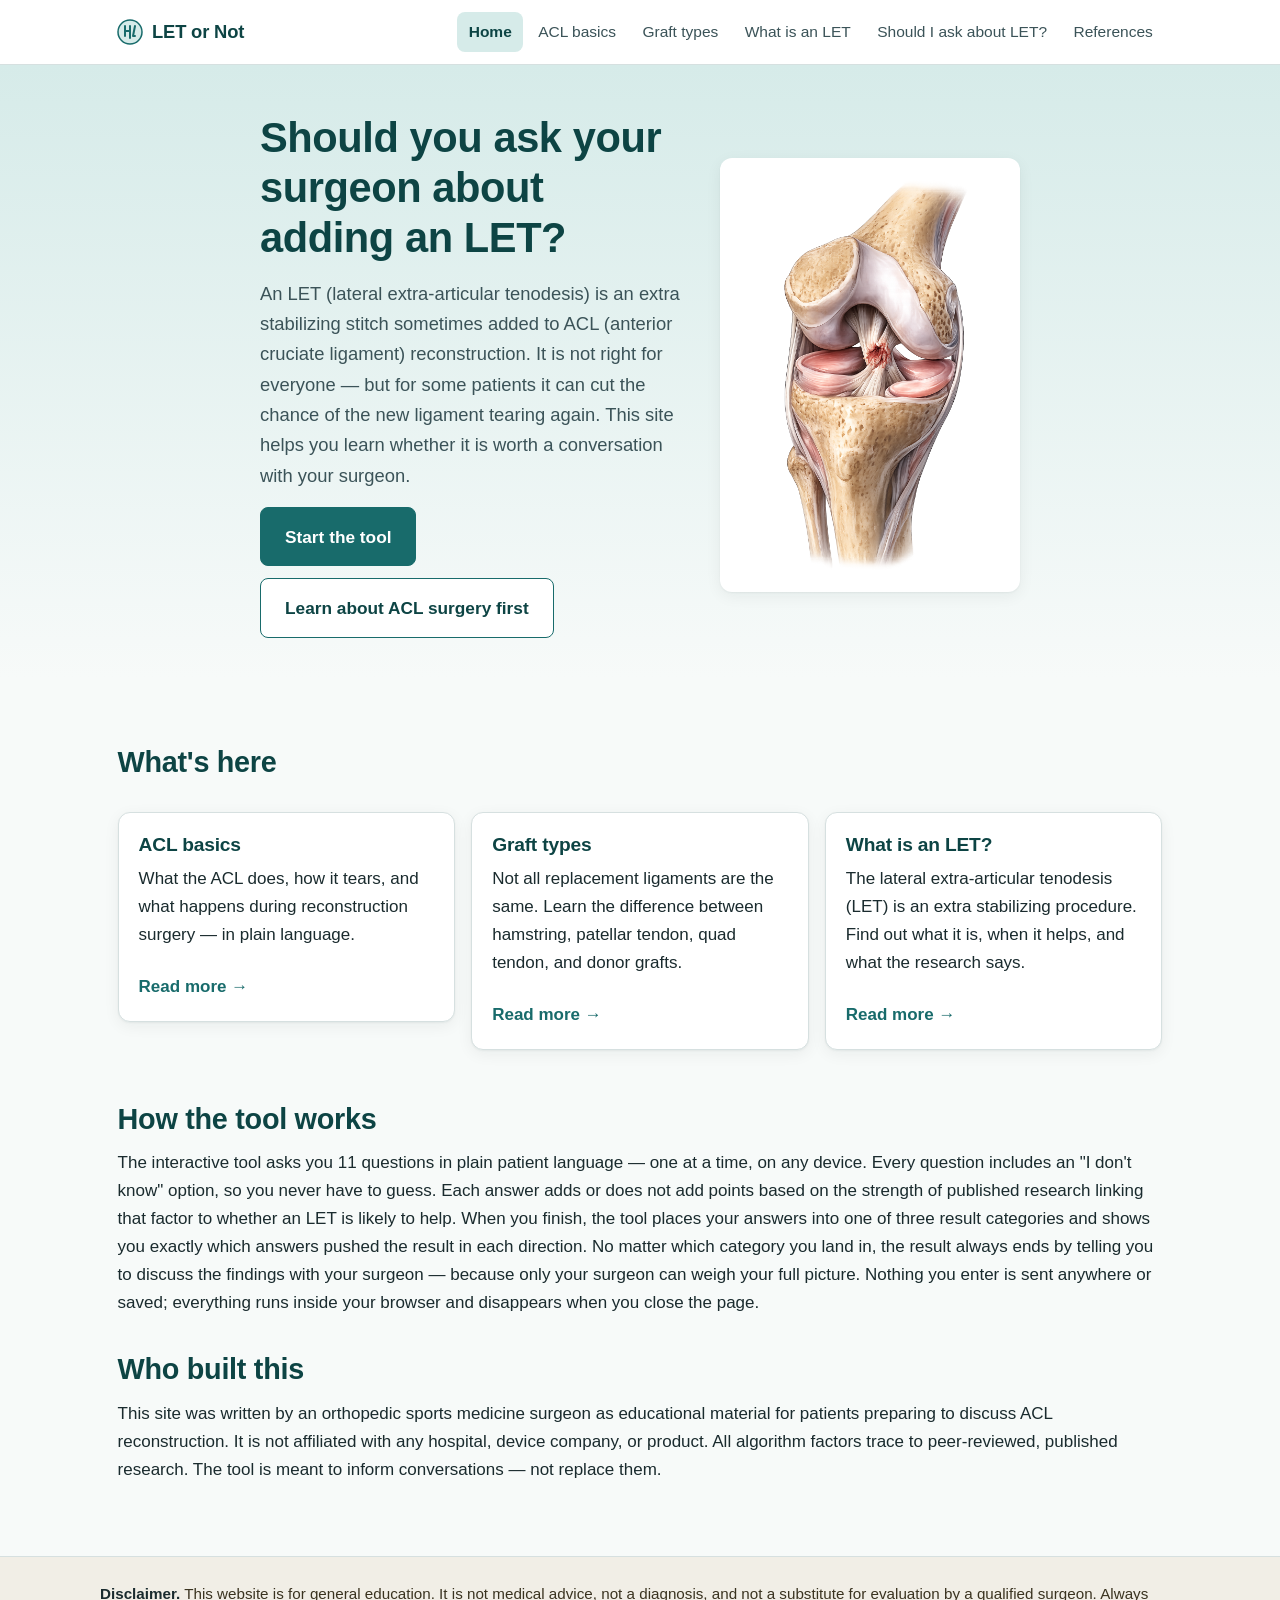
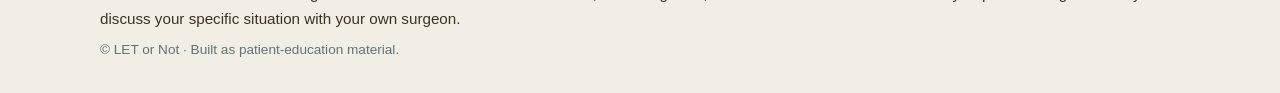
==== index.html @ e37ba365 "Replace homepage hero illustration with anatomical knee image Swaps the schematic SVG for a higher-d" ====
<!DOCTYPE html>
<html lang="en">
<head>
  <meta charset="utf-8">
  <meta name="viewport" content="width=device-width, initial-scale=1">
  <meta name="description" content="Learn about Lateral Extra-articular Tenodesis (LET) added to ACL reconstruction — and use our interactive tool to decide whether to ask your surgeon about it.">
  <title>Home · LET or Not</title>
  <link rel="stylesheet" href="assets/css/styles.css">
  <link rel="icon" href="assets/img/favicon.svg" type="image/svg+xml">
</head>
<body>
  <a href="#main" class="skip-link">Skip to main content</a>

  <header class="site-header">
    <div class="wrap">
      <a class="brand" href="index.html">
        <svg class="brand-mark" viewBox="0 0 28 28" role="img" aria-label="LET or Not logo">
          <circle cx="14" cy="14" r="12" fill="#d6ebe9" stroke="#186b6b" stroke-width="1.5"/>
          <path d="M9 8 L9 18 M9 13 L14 13 M14 8 L14 20 M19 8 L17 18 L19 18" stroke="#186b6b" stroke-width="2" stroke-linecap="round" stroke-linejoin="round" fill="none"/>
        </svg>
        LET or Not
      </a>
      <nav class="nav" aria-label="Primary">
        <a href="index.html" aria-current="page">Home</a>
        <a href="acl.html">ACL basics</a>
        <a href="grafts.html">Graft types</a>
        <a href="let.html">What is an LET</a>
        <a href="algorithm.html">Should I ask about LET?</a>
        <a href="references.html">References</a>
      </nav>
    </div>
  </header>

  <section class="hero">
    <div class="wrap">
      <div class="hero-text">
        <h1>Should you ask your surgeon about adding an LET?</h1>
        <p class="lead">An LET (lateral extra-articular tenodesis) is an extra stabilizing stitch sometimes added to ACL (anterior cruciate ligament) reconstruction. It is not right for everyone — but for some patients it can cut the chance of the new ligament tearing again. This site helps you learn whether it is worth a conversation with your surgeon.</p>
        <div class="cta-row">
          <a href="algorithm.html" class="btn large">Start the tool</a>
          <a href="acl.html" class="btn secondary large">Learn about ACL surgery first</a>
        </div>
      </div>
      <div class="hero-visual">
        <img
          src="assets/img/knee-hero.png"
          alt="Anatomical illustration of a knee joint shown from the front. The thigh bone (femur) sits above and the shin bone (tibia) below, separated by the joint space. In the center of the joint, the torn ACL is visible as a frayed reddish stump of tissue. The two C-shaped menisci sit on either side of the joint, on top of the shin bone."
          width="1024"
          height="1536"
          loading="eager">
      </div>
    </div>
  </section>

  <main id="main" class="wide">
    <h2>What's here</h2>
    <div class="card-grid three">
      <a class="card-link" href="acl.html">
        <div class="card">
          <h3>ACL basics</h3>
          <p>What the ACL does, how it tears, and what happens during reconstruction surgery — in plain language.</p>
          <span class="card-cta">Read more &rarr;</span>
        </div>
      </a>
      <a class="card-link" href="grafts.html">
        <div class="card">
          <h3>Graft types</h3>
          <p>Not all replacement ligaments are the same. Learn the difference between hamstring, patellar tendon, quad tendon, and donor grafts.</p>
          <span class="card-cta">Read more &rarr;</span>
        </div>
      </a>
      <a class="card-link" href="let.html">
        <div class="card">
          <h3>What is an LET?</h3>
          <p>The lateral extra-articular tenodesis (LET) is an extra stabilizing procedure. Find out what it is, when it helps, and what the research says.</p>
          <span class="card-cta">Read more &rarr;</span>
        </div>
      </a>
    </div>

    <section aria-labelledby="how-it-works-heading">
      <h2 id="how-it-works-heading">How the tool works</h2>
      <p>The interactive tool asks you 11 questions in plain patient language — one at a time, on any device. Every question includes an "I don't know" option, so you never have to guess. Each answer adds or does not add points based on the strength of published research linking that factor to whether an LET is likely to help. When you finish, the tool places your answers into one of three result categories and shows you exactly which answers pushed the result in each direction. No matter which category you land in, the result always ends by telling you to discuss the findings with your surgeon — because only your surgeon can weigh your full picture. Nothing you enter is sent anywhere or saved; everything runs inside your browser and disappears when you close the page.</p>
    </section>

    <section aria-labelledby="who-built-heading">
      <h2 id="who-built-heading">Who built this</h2>
      <p>This site was written by an orthopedic sports medicine surgeon as educational material for patients preparing to discuss ACL reconstruction. It is not affiliated with any hospital, device company, or product. All algorithm factors trace to peer-reviewed, published research. The tool is meant to inform conversations — not replace them.</p>
    </section>
  </main>

  <footer class="site-footer">
    <div class="wrap">
      <p><strong>Disclaimer.</strong> This website is for general education. It is not medical advice, not a diagnosis, and not a substitute for evaluation by a qualified surgeon. Always discuss your specific situation with your own surgeon.</p>
      <p class="small">&copy; LET or Not &middot; Built as patient-education material.</p>
    </div>
  </footer>
</body>
</html>
---- assets/css/styles.css ----
/* LET or Not — patient education site
   Calm, trustworthy, accessible, mobile-first.
   No external fonts or assets. WCAG 2.1 AA contrast. */

:root {
  --c-bg: #f7faf9;
  --c-surface: #ffffff;
  --c-surface-2: #eef4f3;
  --c-ink: #1a2b2e;
  --c-ink-2: #3b5358;
  --c-muted: #607478;
  --c-line: #d6e0e0;
  --c-brand: #186b6b;        /* deep teal */
  --c-brand-ink: #0d4444;
  --c-brand-soft: #d6ebe9;
  --c-accent: #c2541a;       /* warm rust for hand-raised highlights */
  --c-accent-soft: #fbe6d6;
  --c-up: #186b6b;           /* "pushed toward LET" */
  --c-down: #6b6b6b;         /* neutral push back */
  --c-warn-bg: #fff6e0;
  --c-warn-ink: #4a3500;
  --c-disclaimer-bg: #f1eee6;
  --c-disclaimer-ink: #3a3320;

  --radius: 12px;
  --radius-sm: 8px;
  --shadow: 0 1px 2px rgba(20, 35, 40, 0.05), 0 4px 16px rgba(20, 35, 40, 0.06);

  --maxw: 760px;
  --maxw-wide: 1080px;

  --fs-1: clamp(1.85rem, 2.2vw + 1.2rem, 2.6rem);
  --fs-2: clamp(1.4rem, 1.2vw + 1rem, 1.8rem);
  --fs-3: 1.2rem;
  --fs-body: 1.0625rem; /* ~17px */
  --lh-body: 1.65;
}

* { box-sizing: border-box; }

html { scroll-behavior: smooth; }

body {
  margin: 0;
  font-family: -apple-system, BlinkMacSystemFont, "Segoe UI", Roboto, "Helvetica Neue",
    Arial, sans-serif;
  font-size: var(--fs-body);
  line-height: var(--lh-body);
  color: var(--c-ink);
  background: var(--c-bg);
  -webkit-font-smoothing: antialiased;
  -moz-osx-font-smoothing: grayscale;
}

/* Skip link */
.skip-link {
  position: absolute;
  left: -9999px;
  top: 0;
  background: var(--c-brand);
  color: white;
  padding: 0.6rem 1rem;
  border-radius: 0 0 var(--radius-sm) var(--radius-sm);
  z-index: 1000;
}
.skip-link:focus { left: 0; }

/* Header / nav */
.site-header {
  background: var(--c-surface);
  border-bottom: 1px solid var(--c-line);
  position: sticky;
  top: 0;
  z-index: 50;
}
.site-header .wrap {
  max-width: var(--maxw-wide);
  margin: 0 auto;
  padding: 0.75rem 1rem;
  display: flex;
  flex-wrap: wrap;
  gap: 1rem;
  align-items: center;
  justify-content: space-between;
}
.brand {
  font-weight: 700;
  color: var(--c-brand-ink);
  font-size: 1.15rem;
  text-decoration: none;
  letter-spacing: -0.01em;
  display: inline-flex;
  align-items: center;
  gap: 0.5rem;
}
.brand-mark {
  width: 28px;
  height: 28px;
  flex: 0 0 28px;
}
.nav {
  display: flex;
  gap: 0.25rem;
  flex-wrap: wrap;
}
.nav a {
  text-decoration: none;
  color: var(--c-ink-2);
  padding: 0.45rem 0.7rem;
  border-radius: var(--radius-sm);
  font-size: 0.97rem;
}
.nav a:hover, .nav a:focus-visible {
  background: var(--c-brand-soft);
  color: var(--c-brand-ink);
}
.nav a[aria-current="page"] {
  color: var(--c-brand-ink);
  background: var(--c-brand-soft);
  font-weight: 600;
}

/* Main / pages */
main {
  max-width: var(--maxw);
  margin: 0 auto;
  padding: 2rem 1.1rem 3.5rem;
}
main.wide { max-width: var(--maxw-wide); }

h1, h2, h3 {
  color: var(--c-brand-ink);
  line-height: 1.2;
  letter-spacing: -0.01em;
}
h1 { font-size: var(--fs-1); margin: 0 0 1rem; }
h2 { font-size: var(--fs-2); margin: 2.2rem 0 0.8rem; }
h3 { font-size: var(--fs-3); margin: 1.6rem 0 0.6rem; }

p { margin: 0 0 1rem; }
ul, ol { padding-left: 1.4rem; margin: 0 0 1rem; }
li { margin: 0.35rem 0; }
a { color: var(--c-brand); }
a:hover { color: var(--c-brand-ink); }
strong { color: var(--c-ink); }

/* Lead paragraph */
.lead {
  font-size: 1.15rem;
  color: var(--c-ink-2);
}

/* Hero (home) */
.hero {
  background: linear-gradient(180deg, var(--c-brand-soft) 0%, var(--c-bg) 100%);
  padding: 3rem 1rem 2.5rem;
  text-align: left;
}
.hero .wrap {
  max-width: var(--maxw);
  margin: 0 auto;
  display: grid;
  gap: 1.5rem;
  grid-template-columns: 1fr;
  align-items: center;
}
@media (min-width: 720px) {
  .hero .wrap { grid-template-columns: 1.4fr 1fr; gap: 2.5rem; }
}
.hero h1 { margin-top: 0; }
.hero-visual {
  background: var(--c-surface);
  border-radius: var(--radius);
  padding: 1rem;
  box-shadow: var(--shadow);
}
.hero-visual svg,
.hero-visual img { width: 100%; height: auto; display: block; border-radius: var(--radius-sm); }

/* Cards */
.card {
  background: var(--c-surface);
  border: 1px solid var(--c-line);
  border-radius: var(--radius);
  padding: 1.25rem 1.25rem;
  box-shadow: var(--shadow);
  margin: 1rem 0;
}
.card h2:first-child, .card h3:first-child { margin-top: 0; }

.card-grid {
  display: grid;
  gap: 1rem;
  grid-template-columns: 1fr;
  margin: 1rem 0 1.5rem;
}
@media (min-width: 640px) {
  .card-grid { grid-template-columns: 1fr 1fr; }
}
@media (min-width: 900px) {
  .card-grid.three { grid-template-columns: repeat(3, 1fr); }
}

.card-link {
  display: block;
  text-decoration: none;
  color: inherit;
}
.card-link:hover .card,
.card-link:focus-visible .card {
  border-color: var(--c-brand);
  box-shadow: 0 1px 2px rgba(20, 35, 40, 0.05), 0 6px 22px rgba(24, 107, 107, 0.18);
  transform: translateY(-1px);
}
.card-link .card { transition: box-shadow 0.18s ease, transform 0.18s ease, border-color 0.18s ease; }
.card-link .card-cta {
  color: var(--c-brand);
  font-weight: 600;
  margin-top: 0.5rem;
  display: inline-flex;
  align-items: center;
  gap: 0.3rem;
}

/* Buttons */
.btn {
  display: inline-block;
  background: var(--c-brand);
  color: white;
  text-decoration: none;
  padding: 0.75rem 1.25rem;
  border-radius: var(--radius-sm);
  font-weight: 600;
  font-size: 1rem;
  border: 1px solid var(--c-brand);
  cursor: pointer;
  transition: background 0.15s, transform 0.05s;
}
.btn:hover, .btn:focus-visible {
  background: var(--c-brand-ink);
  border-color: var(--c-brand-ink);
  color: white;
}
.btn:active { transform: translateY(1px); }
.btn.large { font-size: 1.08rem; padding: 0.9rem 1.5rem; }
.btn.secondary {
  background: var(--c-surface);
  color: var(--c-brand-ink);
  border: 1px solid var(--c-brand);
}
.btn.secondary:hover, .btn.secondary:focus-visible {
  background: var(--c-brand-soft);
  color: var(--c-brand-ink);
}

/* Algorithm quiz */
.quiz-progress {
  font-size: 0.95rem;
  color: var(--c-muted);
  margin: 0 0 1rem;
}
.quiz-progress-bar {
  background: var(--c-surface-2);
  height: 8px;
  border-radius: 999px;
  overflow: hidden;
  margin-bottom: 1rem;
}
.quiz-progress-bar > span {
  display: block;
  height: 100%;
  background: var(--c-brand);
  transition: width 0.25s ease;
}
.question {
  background: var(--c-surface);
  border: 1px solid var(--c-line);
  border-radius: var(--radius);
  padding: 1.5rem 1.25rem;
  box-shadow: var(--shadow);
}
.question h2 {
  margin-top: 0;
  font-size: 1.25rem;
  color: var(--c-ink);
}
.options {
  display: flex;
  flex-direction: column;
  gap: 0.55rem;
  margin: 1rem 0 0;
  list-style: none;
  padding: 0;
}
.option {
  display: flex;
  align-items: flex-start;
  gap: 0.75rem;
  border: 1.5px solid var(--c-line);
  border-radius: var(--radius-sm);
  padding: 0.85rem 1rem;
  cursor: pointer;
  background: var(--c-surface);
  transition: border-color 0.15s, background 0.15s;
}
.option:hover { border-color: var(--c-brand); background: var(--c-brand-soft); }
.option input { margin-top: 0.25rem; accent-color: var(--c-brand); }
.option.dontknow {
  border-style: dashed;
  color: var(--c-ink-2);
}
.quiz-actions {
  display: flex;
  gap: 0.75rem;
  margin-top: 1.25rem;
  flex-wrap: wrap;
}
.quiz-actions .btn[disabled] {
  background: var(--c-line);
  border-color: var(--c-line);
  color: var(--c-muted);
  cursor: not-allowed;
}

/* Result page */
.result-bucket {
  border-radius: var(--radius);
  padding: 1.5rem;
  margin: 1rem 0;
  border: 1px solid var(--c-line);
  background: var(--c-surface);
  box-shadow: var(--shadow);
}
.result-bucket .tag {
  display: inline-block;
  font-size: 0.85rem;
  font-weight: 700;
  letter-spacing: 0.04em;
  text-transform: uppercase;
  padding: 0.25rem 0.6rem;
  border-radius: 999px;
  margin-bottom: 0.5rem;
}
.result-bucket.high { background: linear-gradient(180deg, var(--c-brand-soft), var(--c-surface)); border-color: var(--c-brand); }
.result-bucket.high .tag { background: var(--c-brand); color: white; }
.result-bucket.middle { background: var(--c-warn-bg); border-color: #d8b76a; }
.result-bucket.middle .tag { background: #b08527; color: white; }
.result-bucket.low { background: var(--c-surface-2); }
.result-bucket.low .tag { background: var(--c-muted); color: white; }
.result-bucket h2 { color: var(--c-ink); margin: 0.25rem 0 0.6rem; }

.factor-list {
  list-style: none;
  padding: 0;
  margin: 0.5rem 0 0;
}
.factor-list li {
  border-left: 3px solid var(--c-line);
  padding: 0.45rem 0 0.45rem 0.9rem;
  margin: 0.35rem 0;
}
.factor-list.up li { border-left-color: var(--c-brand); }
.factor-list.down li { border-left-color: var(--c-line); color: var(--c-ink-2); }
.factor-list .qtext { display: block; font-weight: 600; color: var(--c-ink); }
.factor-list .atext { display: block; font-size: 0.95rem; color: var(--c-ink-2); }

.uncertainty-callout {
  background: var(--c-warn-bg);
  border: 1px solid #d8b76a;
  border-radius: var(--radius);
  padding: 1rem 1.1rem;
  color: var(--c-warn-ink);
  margin: 1rem 0;
}
.uncertainty-callout strong { color: var(--c-warn-ink); }

.next-steps {
  background: var(--c-brand-soft);
  border-radius: var(--radius);
  padding: 1rem 1.1rem;
  margin: 1rem 0;
}
.next-steps h3 { margin-top: 0; }

/* Diagrams + figures */
figure {
  margin: 1.5rem 0;
  background: var(--c-surface);
  border: 1px solid var(--c-line);
  border-radius: var(--radius);
  padding: 1rem;
  box-shadow: var(--shadow);
}
figure svg { display: block; width: 100%; height: auto; }
figcaption {
  font-size: 0.95rem;
  color: var(--c-muted);
  margin-top: 0.75rem;
  text-align: center;
}

/* Comparison table (graft types) */
.compare {
  width: 100%;
  border-collapse: collapse;
  margin: 1rem 0;
  font-size: 0.97rem;
}
.compare th, .compare td {
  text-align: left;
  padding: 0.7rem 0.6rem;
  border-bottom: 1px solid var(--c-line);
  vertical-align: top;
}
.compare th {
  background: var(--c-surface-2);
  color: var(--c-ink);
  font-weight: 600;
}
.compare tr:last-child td { border-bottom: none; }
@media (max-width: 600px) {
  .compare, .compare thead, .compare tbody, .compare tr, .compare th, .compare td { display: block; width: 100%; }
  .compare thead { display: none; }
  .compare tr {
    background: var(--c-surface);
    border: 1px solid var(--c-line);
    border-radius: var(--radius-sm);
    padding: 0.5rem;
    margin: 0.6rem 0;
  }
  .compare td { border-bottom: 1px dashed var(--c-line); padding: 0.5rem 0.4rem; }
  .compare td:last-child { border-bottom: none; }
  .compare td::before {
    content: attr(data-label);
    display: block;
    font-weight: 600;
    color: var(--c-muted);
    font-size: 0.85rem;
    margin-bottom: 0.15rem;
  }
}

/* Glossary inline term */
.term {
  border-bottom: 1px dotted var(--c-muted);
  cursor: help;
}

/* References list */
.refs {
  list-style: none;
  padding: 0;
  counter-reset: ref;
}
.refs li {
  counter-increment: ref;
  margin: 0.85rem 0;
  padding-left: 2.4rem;
  position: relative;
  font-size: 0.96rem;
}
.refs li::before {
  content: counter(ref) ".";
  position: absolute;
  left: 0;
  top: 0;
  width: 2rem;
  text-align: right;
  font-weight: 700;
  color: var(--c-brand);
}
.refs a { word-break: break-word; }

/* Footer (disclaimer) */
.site-footer {
  background: var(--c-disclaimer-bg);
  color: var(--c-disclaimer-ink);
  padding: 1.5rem 1rem;
  border-top: 1px solid var(--c-line);
  font-size: 0.95rem;
}
.site-footer .wrap {
  max-width: var(--maxw-wide);
  margin: 0 auto;
}
.site-footer p { margin: 0 0 0.5rem; }
.site-footer .small {
  color: var(--c-muted);
  font-size: 0.85rem;
}

/* Utility */
.center { text-align: center; }
.muted { color: var(--c-muted); }
.cta-row { display: flex; gap: 0.75rem; flex-wrap: wrap; margin-top: 1rem; }

/* Focus styles for all interactive elements */
a:focus-visible, button:focus-visible, input:focus-visible, .option:focus-within {
  outline: 3px solid var(--c-brand);
  outline-offset: 2px;
}

/* Reduce motion */
@media (prefers-reduced-motion: reduce) {
  *, *::before, *::after { transition: none !important; animation: none !important; }
  html { scroll-behavior: auto; }
}

/* Print: friendly result print */
@media print {
  .site-header, .quiz-actions, .nav { display: none !important; }
  body { background: white; }
  .card, .result-bucket, figure { box-shadow: none; }
}
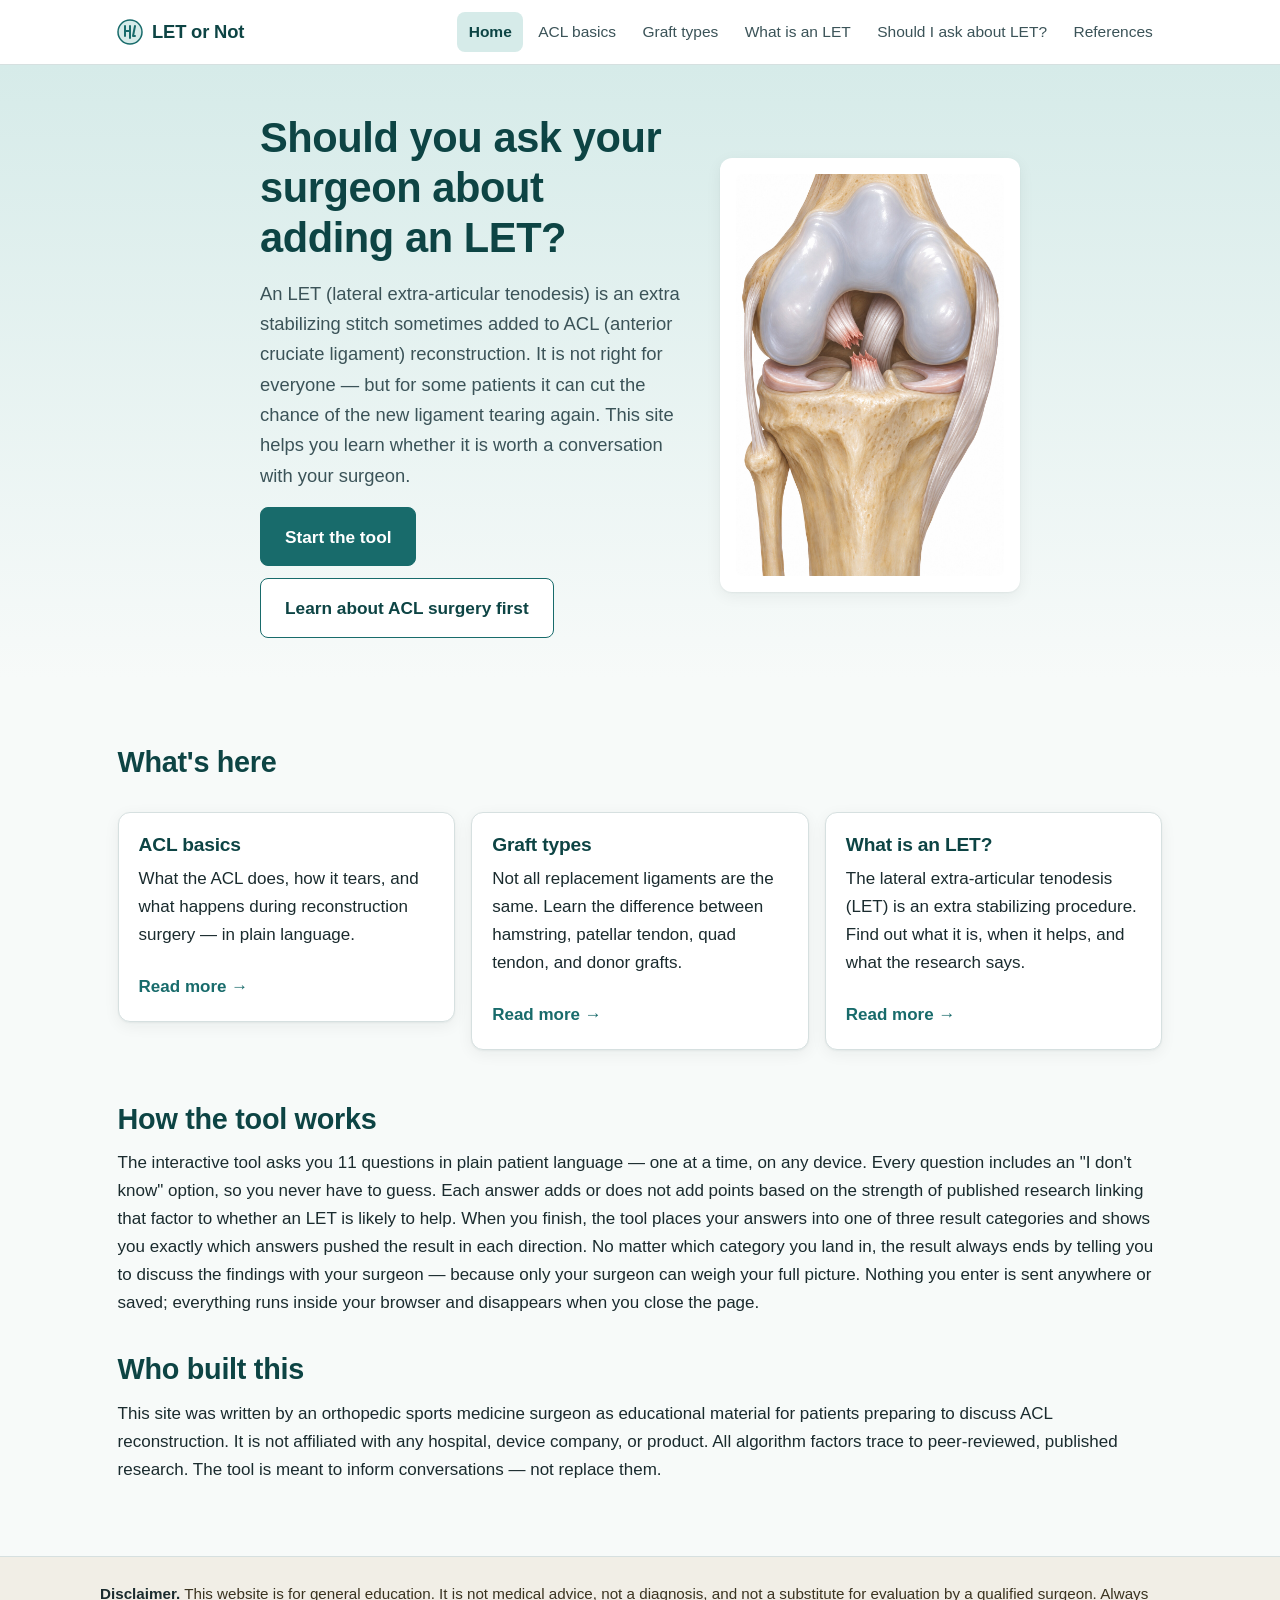
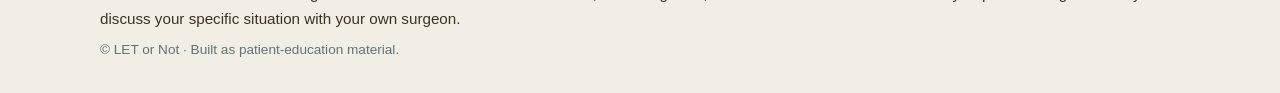
==== commit b3e2094a: "Replace home page image with anatomic ACL tear illustration New original illustration (generated, no" ====
--- a/index.html
+++ b/index.html
@@ -43,8 +43,8 @@
       </div>
       <div class="hero-visual">
         <img
-          src="assets/img/knee-hero.png"
-          alt="Anatomical illustration of a knee joint shown from the front. The thigh bone (femur) sits above and the shin bone (tibia) below, separated by the joint space. In the center of the joint, the torn ACL is visible as a frayed reddish stump of tissue. The two C-shaped menisci sit on either side of the joint, on top of the shin bone."
+          src="assets/img/acl-tear-hero.jpg"
+          alt="Anatomic illustration of a right knee seen from the front, bent, with the kneecap removed. The thigh bone (femur) is above, with two rounded ends covered in smooth cartilage. The shin bone (tibia) is below, with the thinner fibula on the outer side. In the gap between the two rounded ends of the thigh bone, the torn ACL is shown as two frayed stumps that no longer meet: one hangs from the outer side of the thigh bone and one rises from the top of the shin bone. The PCL sits intact behind them. A meniscus cushion rests on each side of the shin bone, and a side ligament runs down each side of the knee."
           width="1024"
           height="1536"
           loading="eager">
--- a/assets/css/styles.css
+++ b/assets/css/styles.css
@@ -344,7 +344,7 @@
 .result-bucket.high { background: linear-gradient(180deg, var(--c-brand-soft), var(--c-surface)); border-color: var(--c-brand); }
 .result-bucket.high .tag { background: var(--c-brand); color: white; }
 .result-bucket.middle { background: var(--c-warn-bg); border-color: #d8b76a; }
-.result-bucket.middle .tag { background: #b08527; color: white; }
+.result-bucket.middle .tag { background: #8a6410; color: white; }
 .result-bucket.low { background: var(--c-surface-2); }
 .result-bucket.low .tag { background: var(--c-muted); color: white; }
 .result-bucket h2 { color: var(--c-ink); margin: 0.25rem 0 0.6rem; }
@@ -391,7 +391,22 @@
   padding: 1rem;
   box-shadow: var(--shadow);
 }
-figure svg { display: block; width: 100%; height: auto; }
+figure svg, figure img { display: block; width: 100%; height: auto; }
+figure.figure-narrow img { max-width: 520px; margin: 0 auto; }
+figure.figure-graft { padding: 0.5rem 1rem 0.75rem; }
+figure.figure-graft img { max-width: 480px; margin: 0 auto; }
+figure a.zoom { display: block; }
+#result-heading:focus { outline: none; }
+@media (max-width: 600px) {
+  figure { padding: 0.4rem 0.25rem 0.75rem; }
+  figcaption { padding: 0 0.5rem; }
+}
+.figure-pair { display: grid; grid-template-columns: 1fr; gap: 0.5rem; }
+.figure-pair img { max-width: 520px; margin: 0 auto; }
+@media (min-width: 1100px) {
+  figure.figure-wide { margin-left: -120px; margin-right: -120px; }
+  .figure-pair { grid-template-columns: 1fr 1fr; }
+}
 figcaption {
   font-size: 0.95rem;
   color: var(--c-muted);
@@ -420,7 +435,11 @@
 .compare tr:last-child td { border-bottom: none; }
 @media (max-width: 600px) {
   .compare, .compare thead, .compare tbody, .compare tr, .compare th, .compare td { display: block; width: 100%; }
-  .compare thead { display: none; }
+  /* Keep the column headers for screen readers; hide them visually. */
+  .compare thead {
+    position: absolute; width: 1px; height: 1px; overflow: hidden;
+    clip: rect(0 0 0 0); clip-path: inset(50%); white-space: nowrap;
+  }
   .compare tr {
     background: var(--c-surface);
     border: 1px solid var(--c-line);
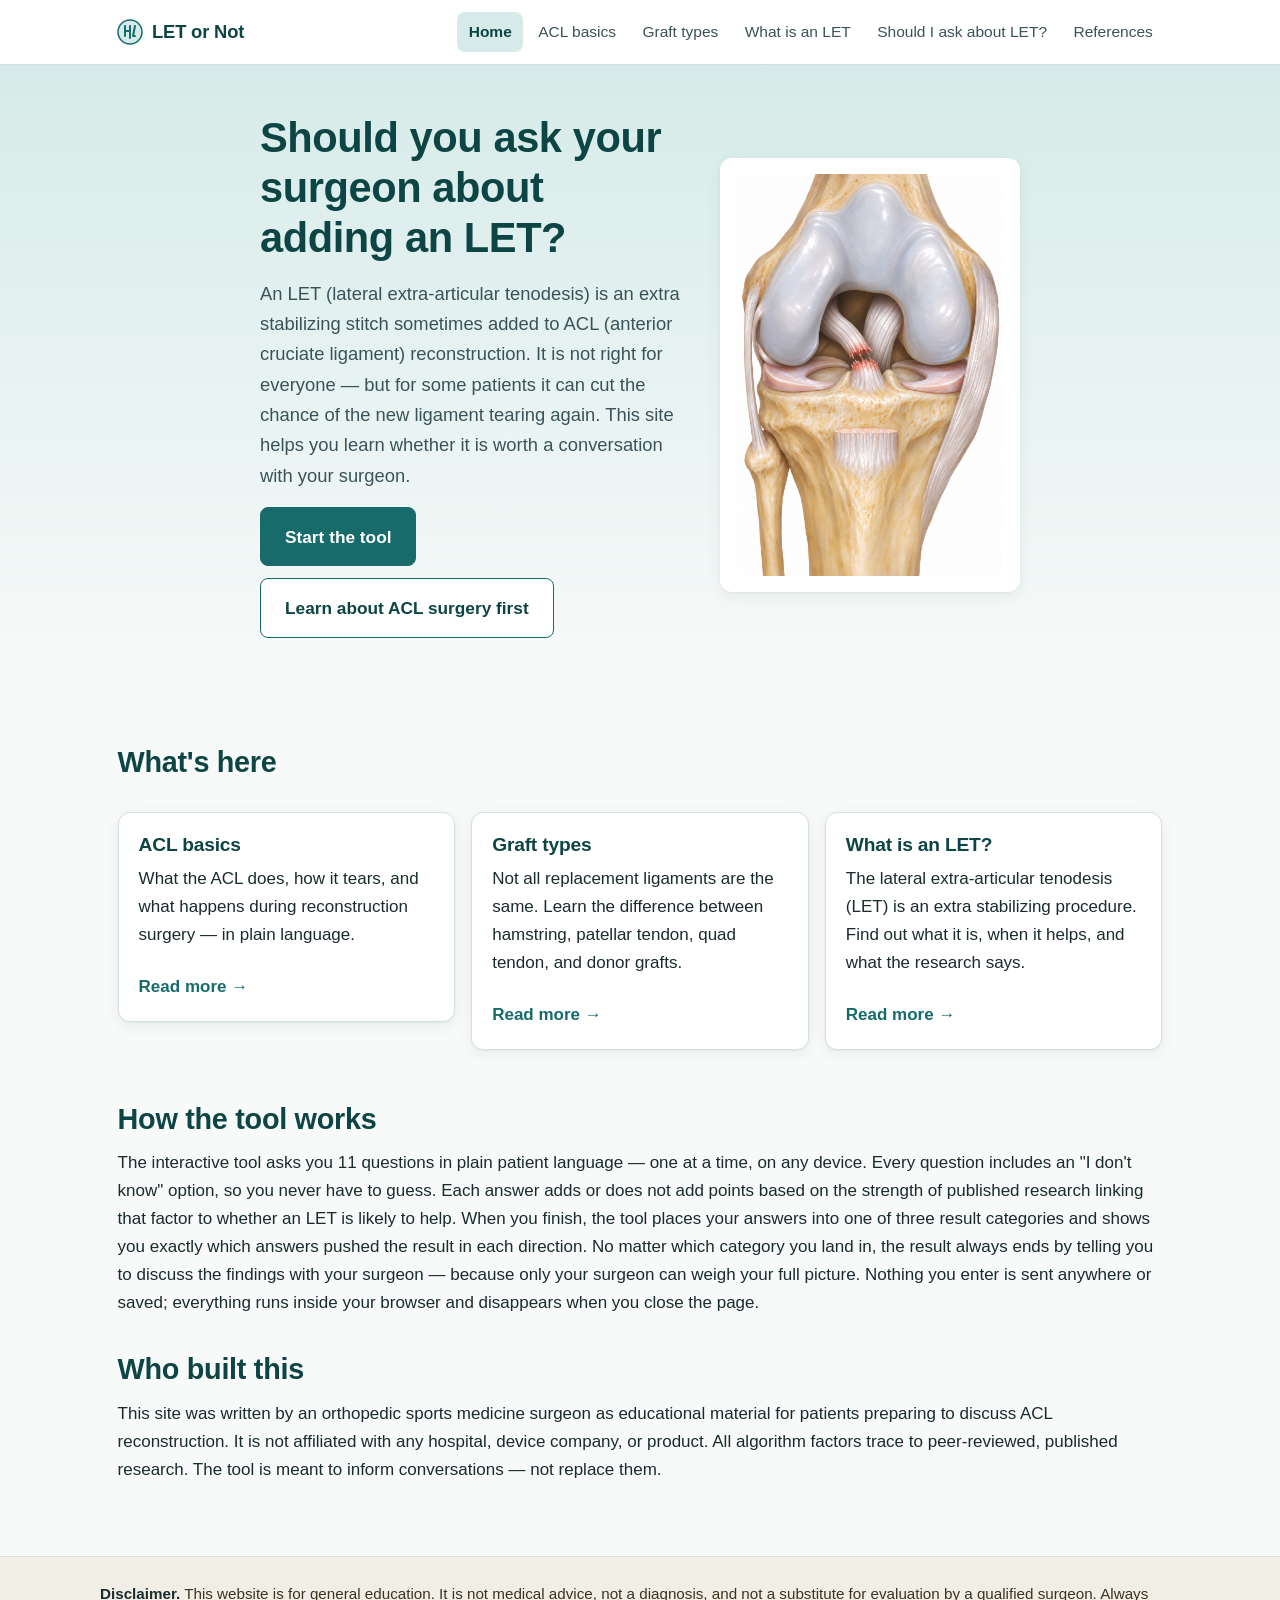
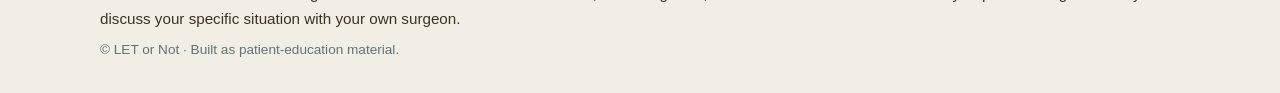
==== commit 383bb5f3: "Update home page ACL tear illustration to revised version Revised illustration adds the cut patellar" ====
--- a/index.html
+++ b/index.html
@@ -44,7 +44,7 @@
       <div class="hero-visual">
         <img
           src="assets/img/acl-tear-hero.jpg"
-          alt="Anatomic illustration of a right knee seen from the front, bent, with the kneecap removed. The thigh bone (femur) is above, with two rounded ends covered in smooth cartilage. The shin bone (tibia) is below, with the thinner fibula on the outer side. In the gap between the two rounded ends of the thigh bone, the torn ACL is shown as two frayed stumps that no longer meet: one hangs from the outer side of the thigh bone and one rises from the top of the shin bone. The PCL sits intact behind them. A meniscus cushion rests on each side of the shin bone, and a side ligament runs down each side of the knee."
+          alt="Anatomic illustration of a right knee seen from the front, bent, with the kneecap removed. The thigh bone (femur) is above, with two rounded ends covered in smooth cartilage. The shin bone (tibia) is below, with the thinner fibula on the outer side. In the gap between the two rounded ends of the thigh bone, the torn ACL is shown as two frayed stumps that no longer meet: one hangs from the outer side of the thigh bone and one rises from the top of the shin bone. The PCL sits intact behind them. A meniscus cushion rests on each side of the shin bone, and a side ligament runs down each side of the knee. On the front of the shin bone, a short cut stump shows where the kneecap tendon attaches."
           width="1024"
           height="1536"
           loading="eager">
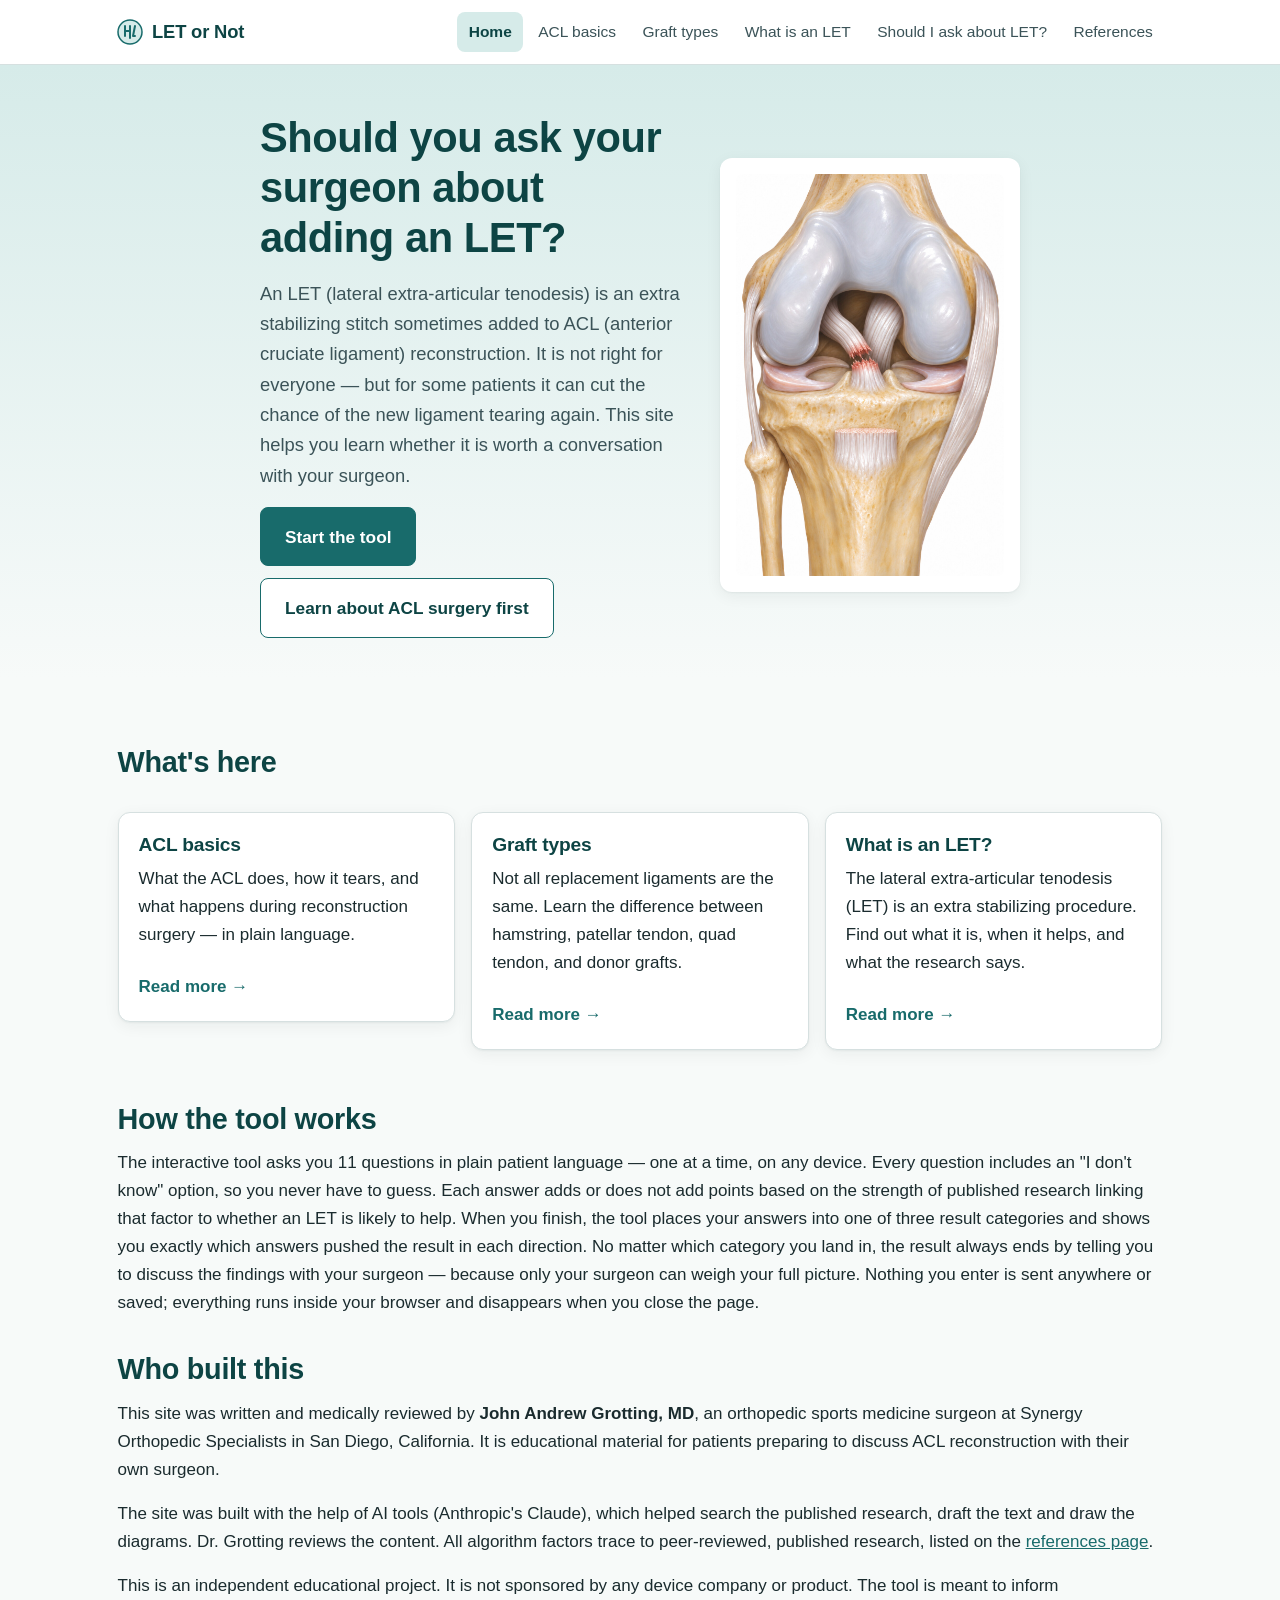
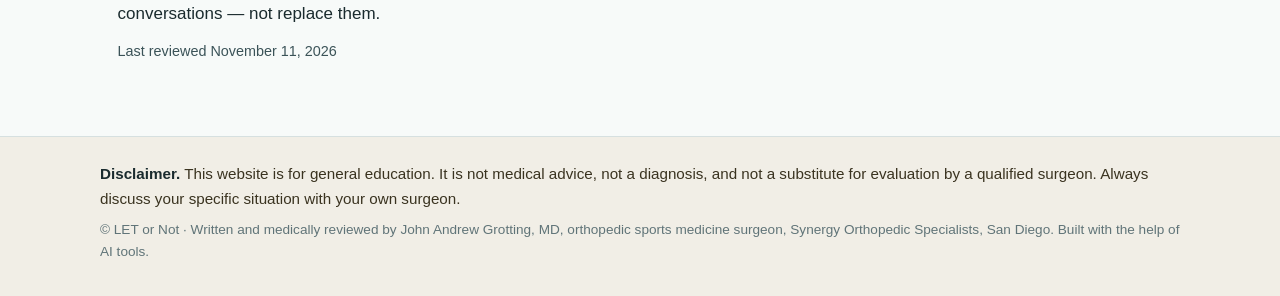
==== commit d1e9efba: "Add author and reviewer, search metadata, sourced citations, research updates section - Name John An" ====
--- a/index.html
+++ b/index.html
@@ -4,7 +4,73 @@
   <meta charset="utf-8">
   <meta name="viewport" content="width=device-width, initial-scale=1">
   <meta name="description" content="Learn about Lateral Extra-articular Tenodesis (LET) added to ACL reconstruction — and use our interactive tool to decide whether to ask your surgeon about it.">
-  <title>Home · LET or Not</title>
+  <title>LET or Not: Should you add an LET to your ACL reconstruction?</title>
+  <link rel="canonical" href="https://letornot.com/">
+  <meta name="author" content="John Andrew Grotting, MD">
+  <meta property="og:type" content="website">
+  <meta property="og:site_name" content="LET or Not">
+  <meta property="og:title" content="LET or Not: Should you add an LET to your ACL reconstruction?">
+  <meta property="og:description" content="Learn about Lateral Extra-articular Tenodesis (LET) added to ACL reconstruction — and use our interactive tool to decide whether to ask your surgeon about it.">
+  <meta property="og:url" content="https://letornot.com/">
+  <meta property="og:image" content="https://letornot.com/assets/img/acl-tear-hero.jpg">
+  <meta name="twitter:card" content="summary">
+  <script type="application/ld+json">
+{
+  "@context": "https://schema.org",
+  "@type": "MedicalWebPage",
+  "name": "Should you ask your surgeon about adding an LET?",
+  "description": "Learn about Lateral Extra-articular Tenodesis (LET) added to ACL reconstruction — and use our interactive tool to decide whether to ask your surgeon about it.",
+  "url": "https://letornot.com/",
+  "inLanguage": "en",
+  "lastReviewed": "2026-11-11",
+  "dateModified": "2026-11-11",
+  "author": {
+    "@type": "Person",
+    "name": "John Andrew Grotting",
+    "honorificSuffix": "MD",
+    "jobTitle": "Orthopedic sports medicine surgeon",
+    "worksFor": {
+      "@type": "MedicalOrganization",
+      "name": "Synergy Orthopedic Specialists",
+      "address": {
+        "@type": "PostalAddress",
+        "addressLocality": "San Diego",
+        "addressRegion": "CA",
+        "addressCountry": "US"
+      }
+    }
+  },
+  "reviewedBy": {
+    "@type": "Person",
+    "name": "John Andrew Grotting",
+    "honorificSuffix": "MD",
+    "jobTitle": "Orthopedic sports medicine surgeon",
+    "worksFor": {
+      "@type": "MedicalOrganization",
+      "name": "Synergy Orthopedic Specialists",
+      "address": {
+        "@type": "PostalAddress",
+        "addressLocality": "San Diego",
+        "addressRegion": "CA",
+        "addressCountry": "US"
+      }
+    }
+  },
+  "audience": {
+    "@type": "PeopleAudience",
+    "audienceType": "Patients"
+  },
+  "about": {
+    "@type": "MedicalProcedure",
+    "name": "Lateral extra-articular tenodesis with anterior cruciate ligament reconstruction"
+  },
+  "isPartOf": {
+    "@type": "WebSite",
+    "name": "LET or Not",
+    "url": "https://letornot.com/"
+  }
+}
+  </script>
   <link rel="stylesheet" href="assets/css/styles.css">
   <link rel="icon" href="assets/img/favicon.svg" type="image/svg+xml">
 </head>
@@ -78,6 +144,10 @@
       </a>
     </div>
 
+    <!-- updates:start -->
+    <!-- No verified research updates yet. -->
+    <!-- updates:end -->
+
     <section aria-labelledby="how-it-works-heading">
       <h2 id="how-it-works-heading">How the tool works</h2>
       <p>The interactive tool asks you 11 questions in plain patient language — one at a time, on any device. Every question includes an "I don't know" option, so you never have to guess. Each answer adds or does not add points based on the strength of published research linking that factor to whether an LET is likely to help. When you finish, the tool places your answers into one of three result categories and shows you exactly which answers pushed the result in each direction. No matter which category you land in, the result always ends by telling you to discuss the findings with your surgeon — because only your surgeon can weigh your full picture. Nothing you enter is sent anywhere or saved; everything runs inside your browser and disappears when you close the page.</p>
@@ -85,14 +155,17 @@
 
     <section aria-labelledby="who-built-heading">
       <h2 id="who-built-heading">Who built this</h2>
-      <p>This site was written by an orthopedic sports medicine surgeon as educational material for patients preparing to discuss ACL reconstruction. It is not affiliated with any hospital, device company, or product. All algorithm factors trace to peer-reviewed, published research. The tool is meant to inform conversations — not replace them.</p>
+      <p>This site was written and medically reviewed by <strong>John Andrew Grotting, MD</strong>, an orthopedic sports medicine surgeon at Synergy Orthopedic Specialists in San Diego, California. It is educational material for patients preparing to discuss ACL reconstruction with their own surgeon.</p>
+      <p>The site was built with the help of AI tools (Anthropic's Claude), which helped search the published research, draft the text and draw the diagrams. Dr. Grotting reviews the content. All algorithm factors trace to peer-reviewed, published research, listed on the <a href="references.html">references page</a>.</p>
+      <p>This is an independent educational project. It is not sponsored by any device company or product. The tool is meant to inform conversations — not replace them.</p>
+      <p class="byline">Last reviewed <time datetime="2026-11-11">November 11, 2026</time></p>
     </section>
   </main>
 
   <footer class="site-footer">
     <div class="wrap">
       <p><strong>Disclaimer.</strong> This website is for general education. It is not medical advice, not a diagnosis, and not a substitute for evaluation by a qualified surgeon. Always discuss your specific situation with your own surgeon.</p>
-      <p class="small">&copy; LET or Not &middot; Built as patient-education material.</p>
+      <p class="small">&copy; LET or Not &middot; Written and medically reviewed by John Andrew Grotting, MD, orthopedic sports medicine surgeon, Synergy Orthopedic Specialists, San Diego. Built with the help of AI tools.</p>
     </div>
   </footer>
 </body>
--- a/assets/css/styles.css
+++ b/assets/css/styles.css
@@ -531,3 +531,23 @@
   body { background: white; }
   .card, .result-bucket, figure { box-shadow: none; }
 }
+
+/* Author / reviewer line */
+.byline { font-size: 0.9rem; color: var(--c-ink-2, #465b60); margin-top: -0.25rem; }
+
+/* Research updates: a row of cards the reader scrolls sideways. No auto-motion. */
+.updates-row {
+  list-style: none; margin: 1rem 0; padding: 0.25rem 0.25rem 1rem;
+  display: flex; gap: 1rem; overflow-x: auto;
+  scroll-snap-type: x proximity; -webkit-overflow-scrolling: touch;
+}
+.updates-row:focus-visible { outline: 3px solid #186b6b; outline-offset: 2px; }
+.update-card {
+  flex: 0 0 min(85%, 380px); scroll-snap-align: start;
+  background: var(--c-surface, #fff); border: 1px solid #d5e0e0;
+  border-radius: 12px; padding: 1rem 1.1rem;
+}
+.update-card h3 { font-size: 1.05rem; margin: 0.25rem 0 0.5rem; line-height: 1.3; }
+.update-meta { font-size: 0.85rem; color: #465b60; margin: 0; }
+.update-comment { background: #eef6f5; border-left: 3px solid #186b6b; padding: 0.5rem 0.75rem; border-radius: 4px; }
+.update-verified { font-size: 0.85rem; color: #465b60; margin-bottom: 0; }
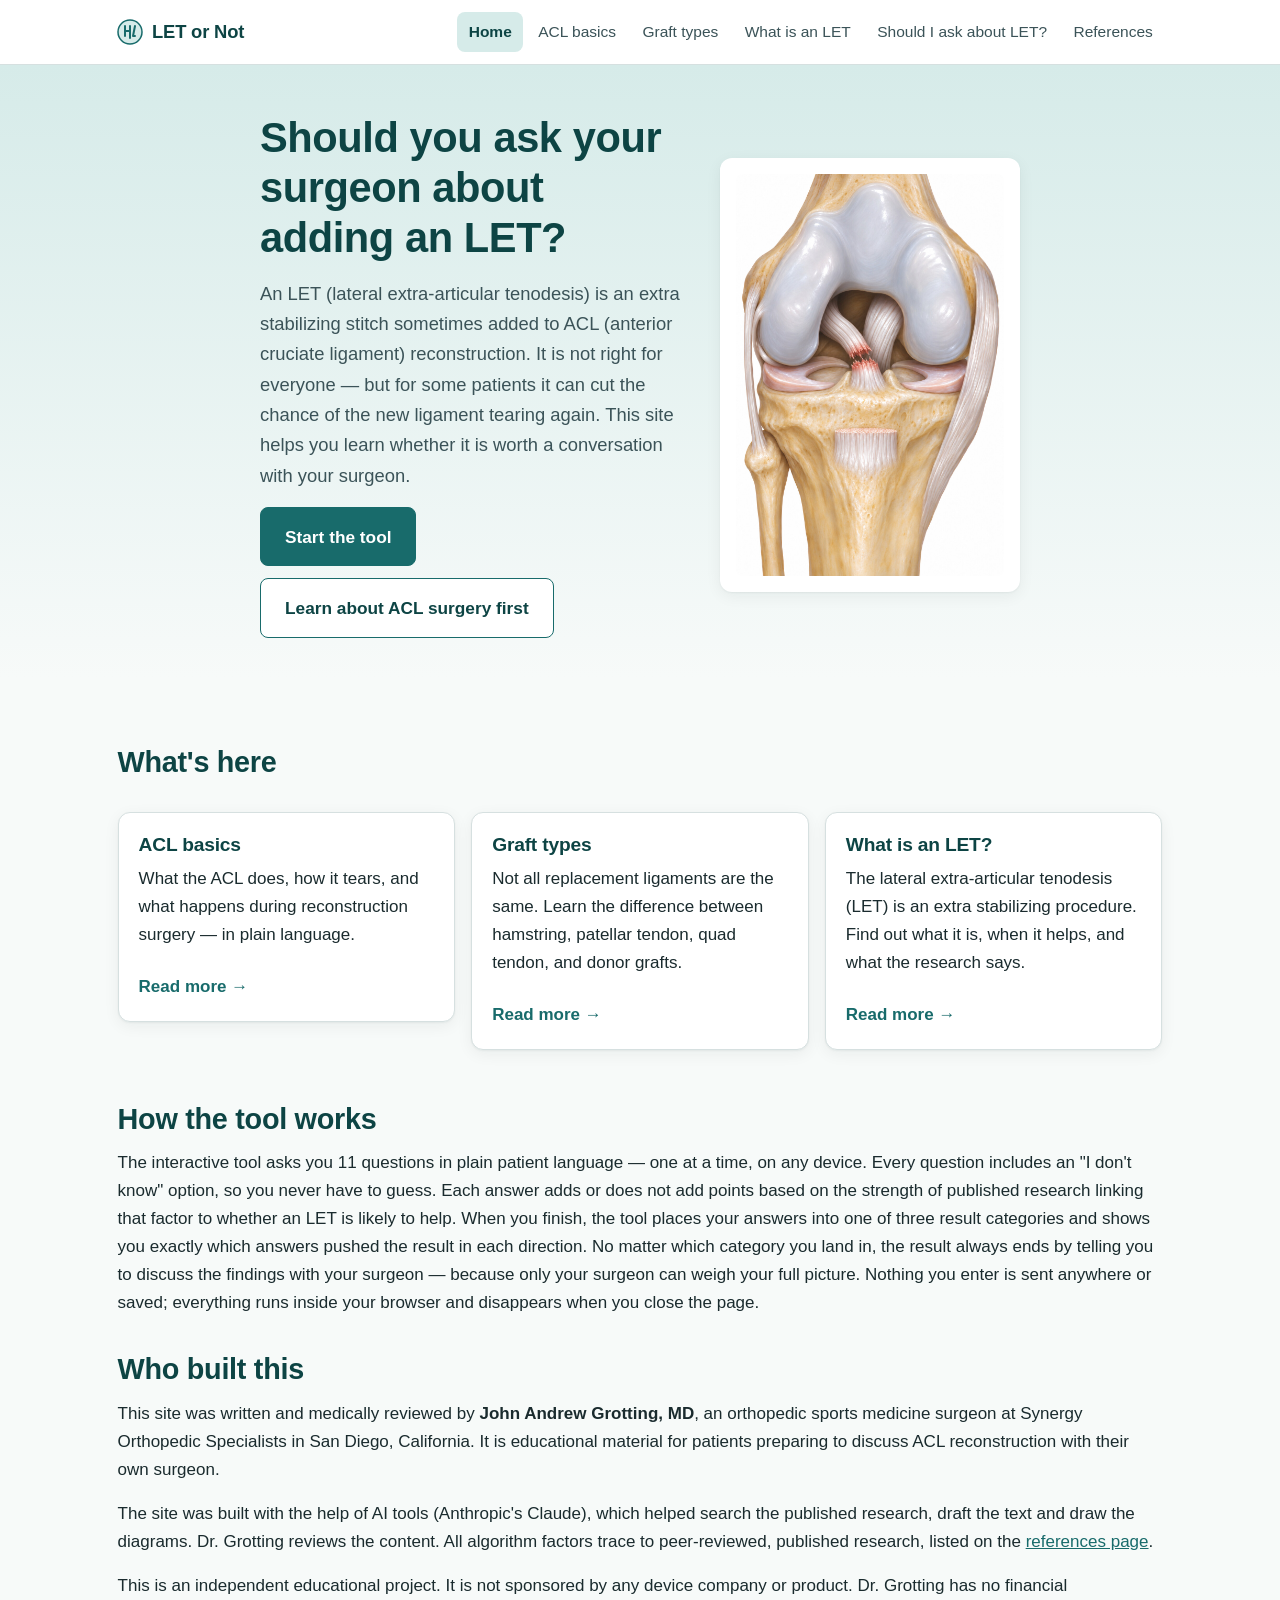
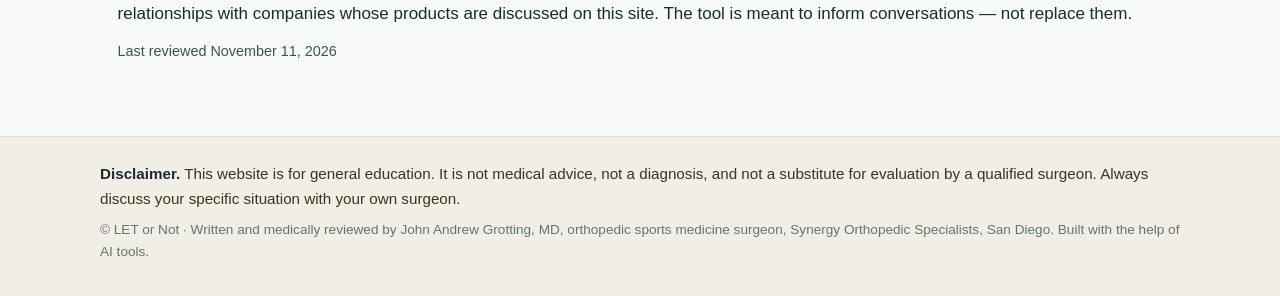
==== commit 2eb08185: "Add financial disclosure line to the home page Wording chosen by Dr. Grotting. Also record in CLAUDE" ====
--- a/index.html
+++ b/index.html
@@ -157,7 +157,7 @@
       <h2 id="who-built-heading">Who built this</h2>
       <p>This site was written and medically reviewed by <strong>John Andrew Grotting, MD</strong>, an orthopedic sports medicine surgeon at Synergy Orthopedic Specialists in San Diego, California. It is educational material for patients preparing to discuss ACL reconstruction with their own surgeon.</p>
       <p>The site was built with the help of AI tools (Anthropic's Claude), which helped search the published research, draft the text and draw the diagrams. Dr. Grotting reviews the content. All algorithm factors trace to peer-reviewed, published research, listed on the <a href="references.html">references page</a>.</p>
-      <p>This is an independent educational project. It is not sponsored by any device company or product. The tool is meant to inform conversations — not replace them.</p>
+      <p>This is an independent educational project. It is not sponsored by any device company or product. Dr. Grotting has no financial relationships with companies whose products are discussed on this site. The tool is meant to inform conversations — not replace them.</p>
       <p class="byline">Last reviewed <time datetime="2026-11-11">November 11, 2026</time></p>
     </section>
   </main>
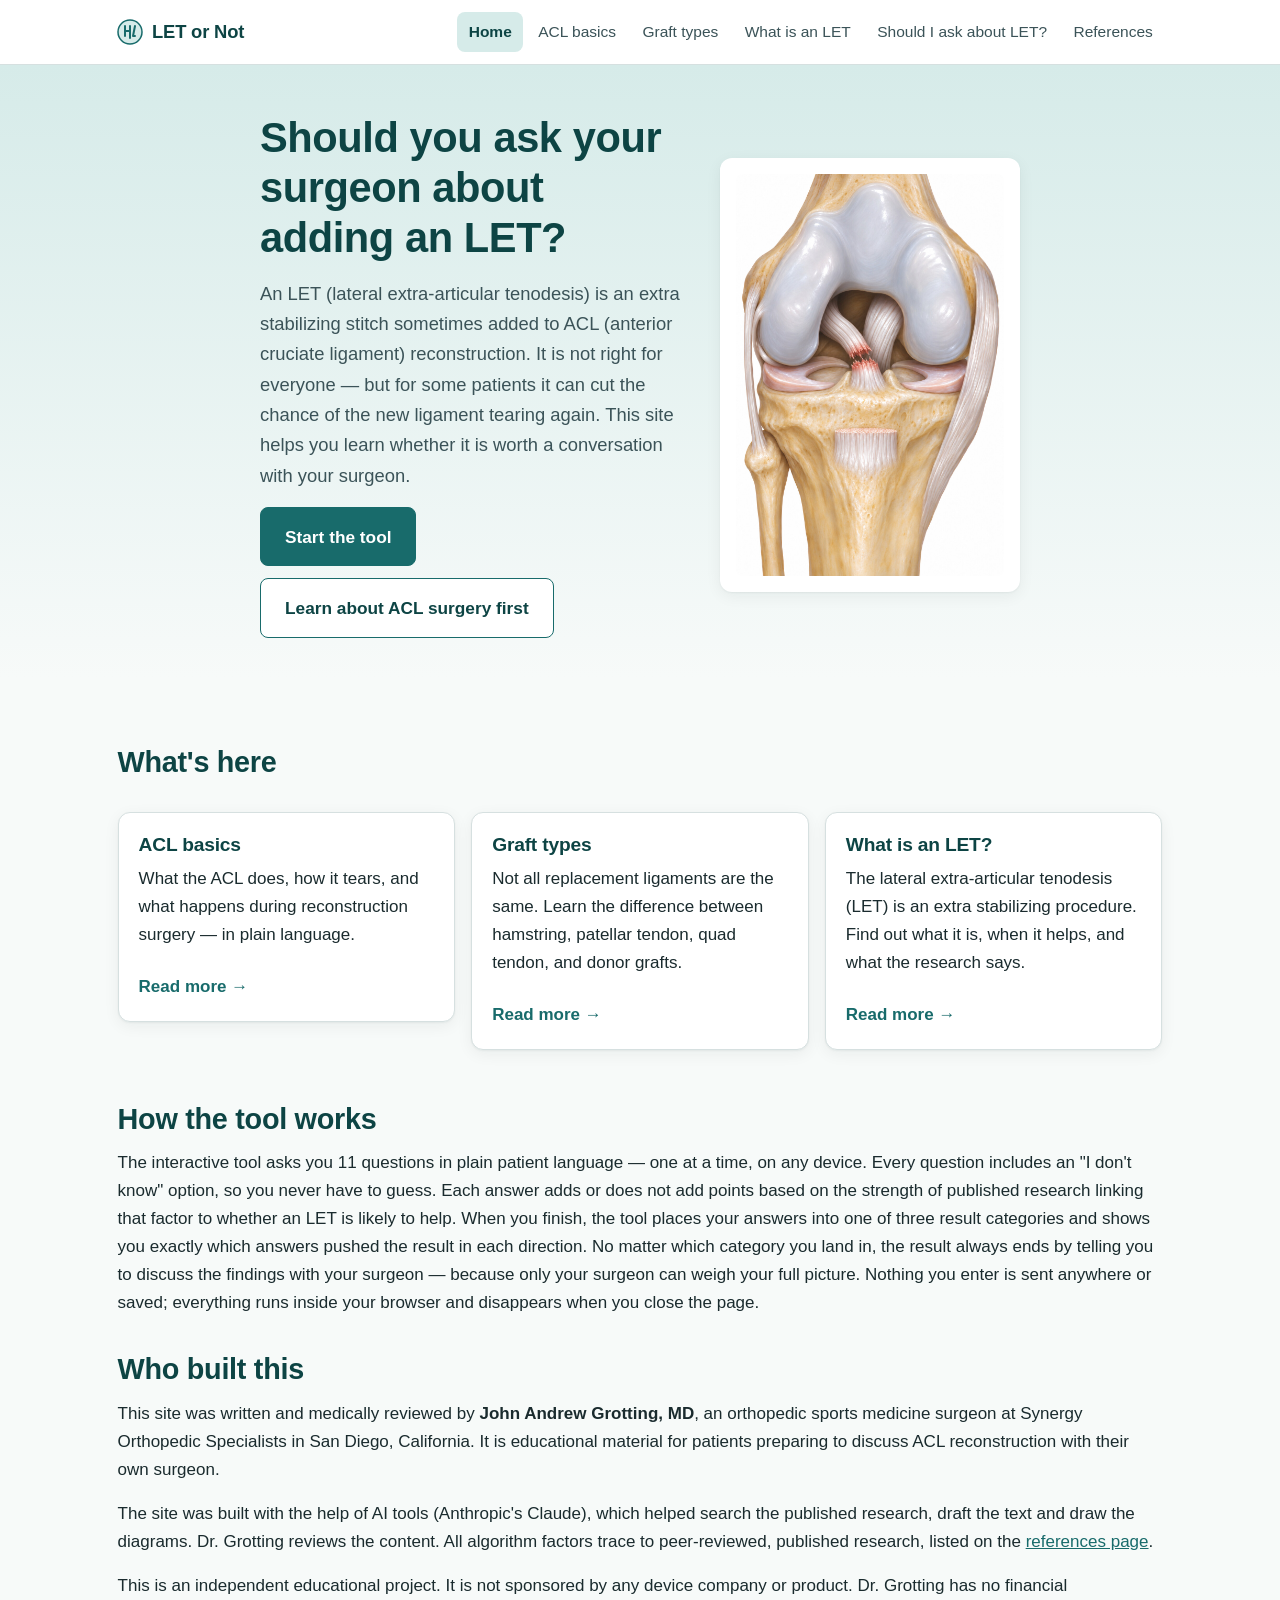
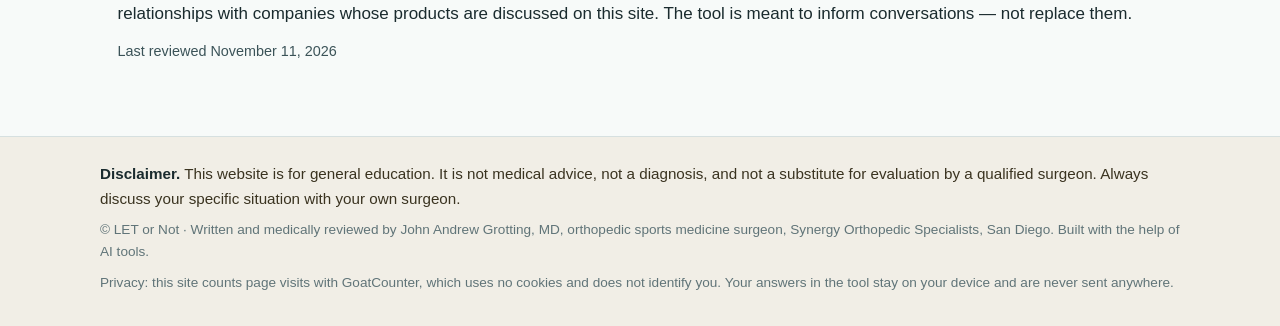
==== commit fe2676c1: "Add GoatCounter visit counting and a privacy line Cookieless page-visit counter on every page, with " ====
--- a/index.html
+++ b/index.html
@@ -166,7 +166,10 @@
     <div class="wrap">
       <p><strong>Disclaimer.</strong> This website is for general education. It is not medical advice, not a diagnosis, and not a substitute for evaluation by a qualified surgeon. Always discuss your specific situation with your own surgeon.</p>
       <p class="small">&copy; LET or Not &middot; Written and medically reviewed by John Andrew Grotting, MD, orthopedic sports medicine surgeon, Synergy Orthopedic Specialists, San Diego. Built with the help of AI tools.</p>
+      <p class="small">Privacy: this site counts page visits with GoatCounter, which uses no cookies and does not identify you. Your answers in the tool stay on your device and are never sent anywhere.</p>
     </div>
   </footer>
+  <script data-goatcounter="https://letornot.goatcounter.com/count"
+          async src="https://gc.zgo.at/count.js"></script>
 </body>
 </html>
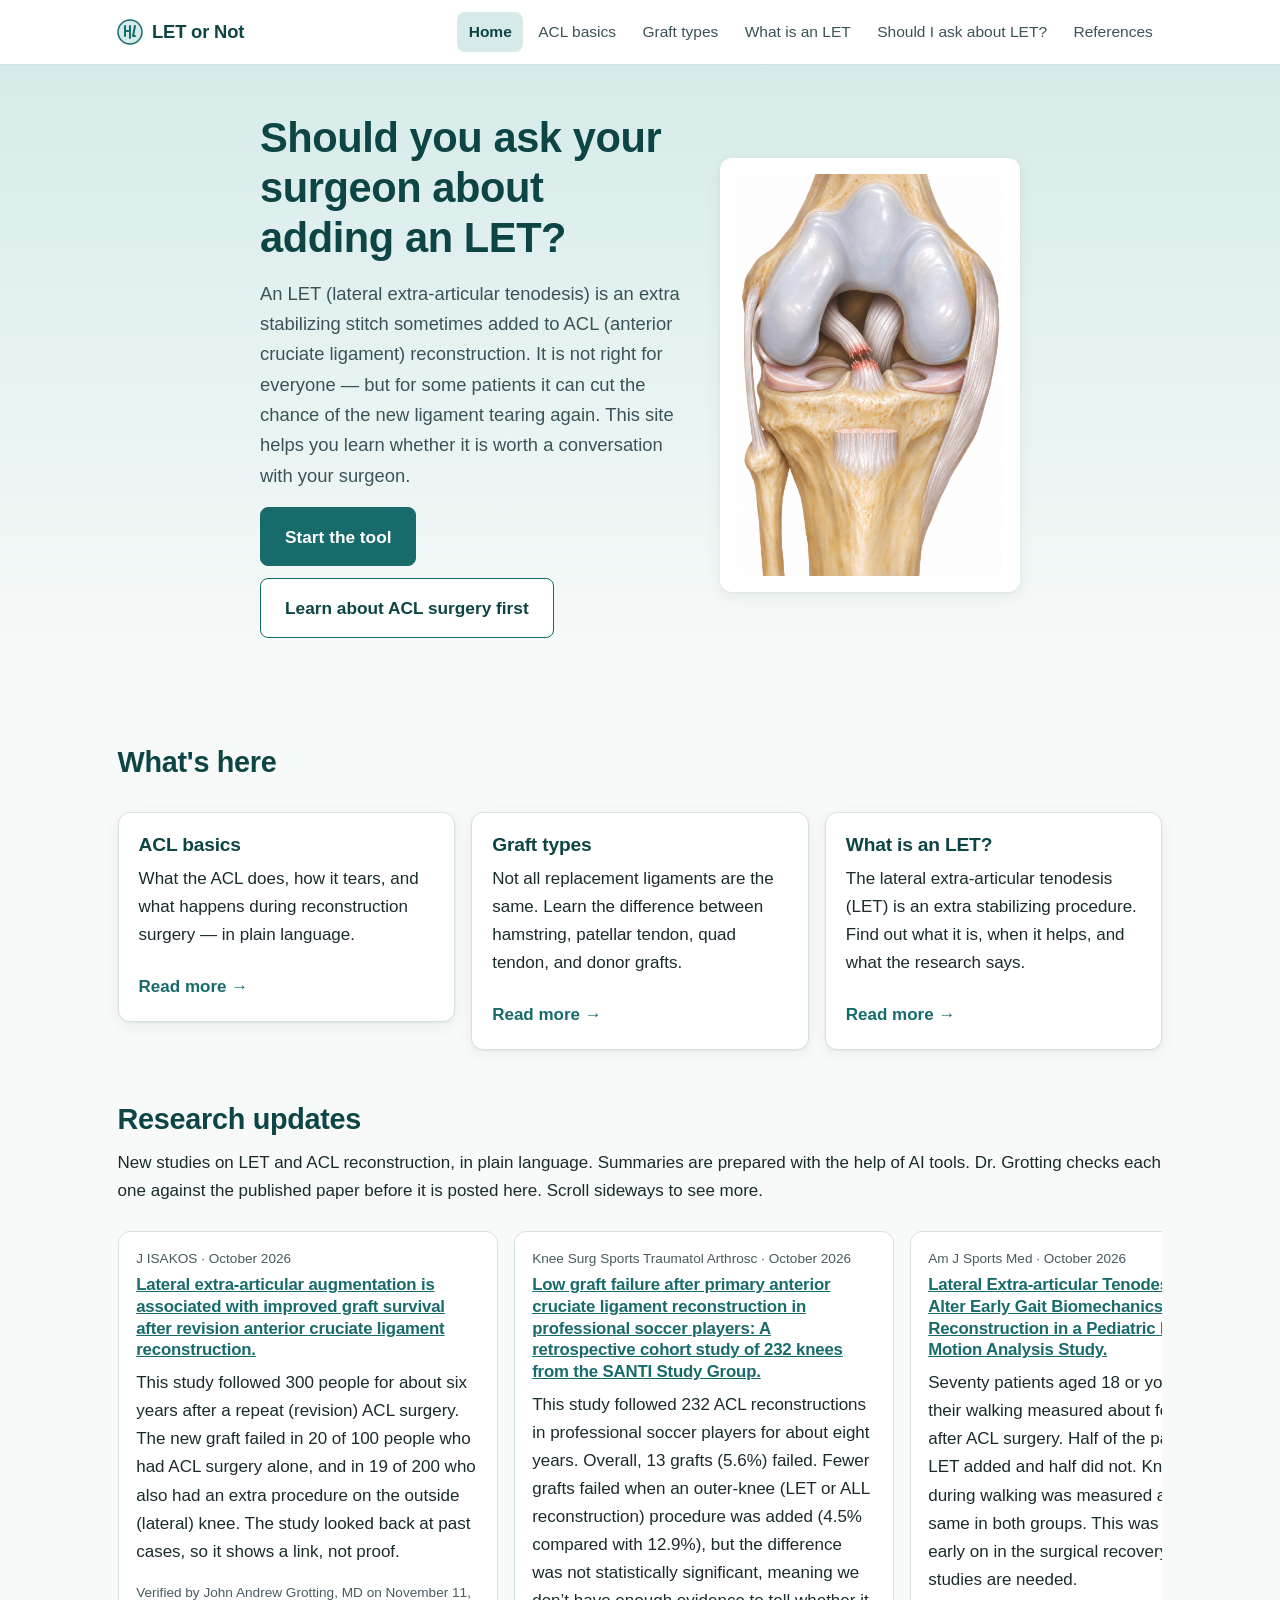
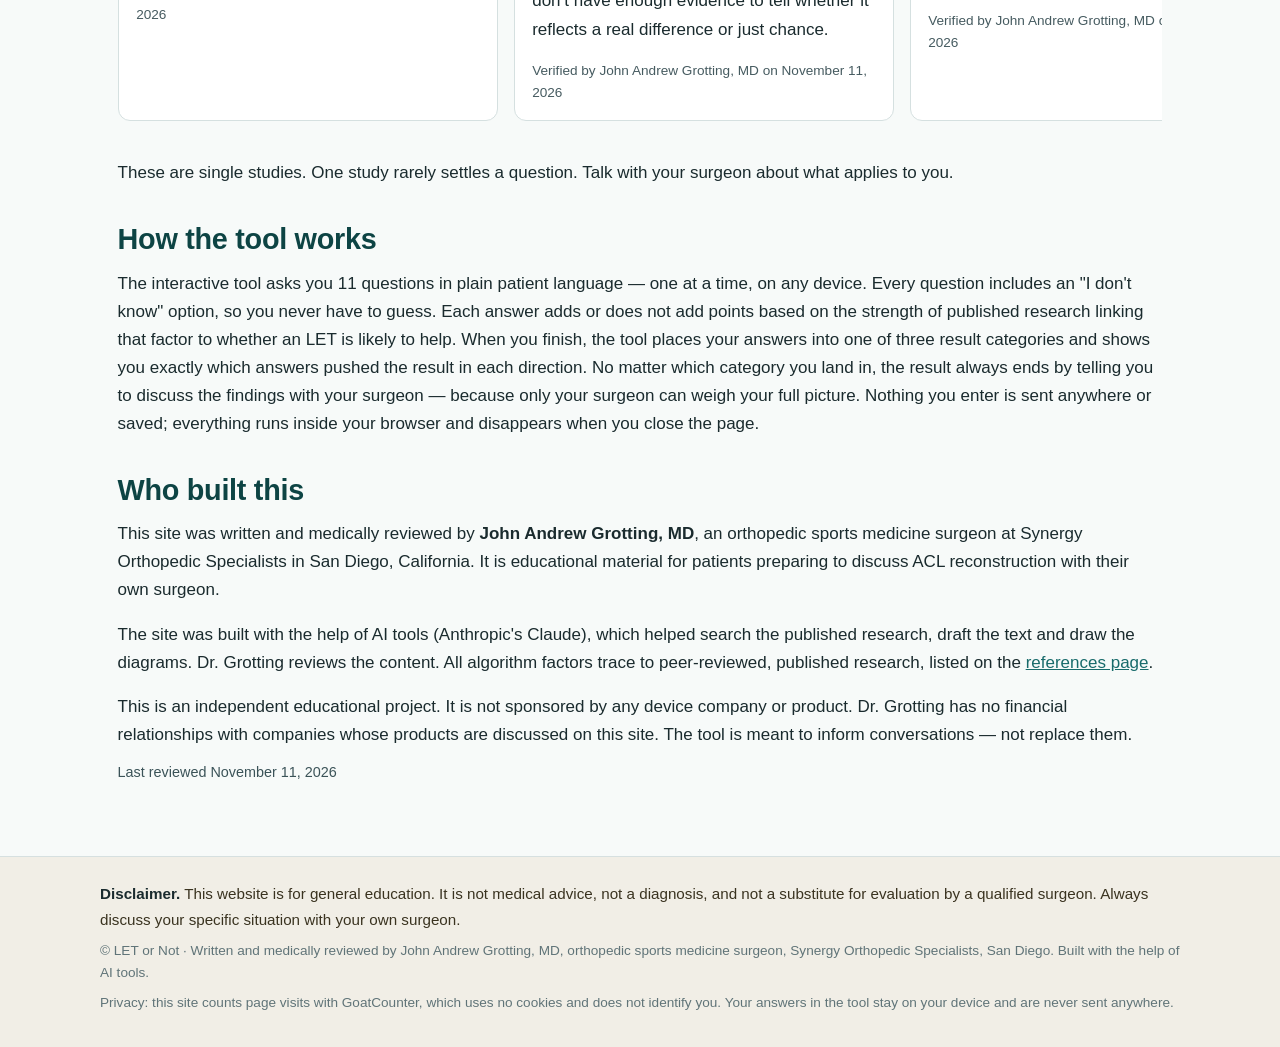
==== commit 7fff43f2: "Publish first three research updates, verified by Dr. Grotting Summaries use his edited wording, app" ====
--- a/index.html
+++ b/index.html
@@ -145,7 +145,31 @@
     </div>
 
     <!-- updates:start -->
-    <!-- No verified research updates yet. -->
+    <section class="updates" aria-labelledby="updates-heading">
+      <h2 id="updates-heading">Research updates</h2>
+      <p>New studies on LET and ACL reconstruction, in plain language. Summaries are prepared with the help of AI tools. Dr. Grotting checks each one against the published paper before it is posted here. Scroll sideways to see more.</p>
+      <ul class="updates-row" tabindex="0" aria-label="Research updates, newest first">
+        <li class="update-card">
+          <p class="update-meta">J ISAKOS &middot; October 2026</p>
+          <h3><a href="https://pubmed.ncbi.nlm.nih.gov/42800674/" target="_blank" rel="noopener">Lateral extra-articular augmentation is associated with improved graft survival after revision anterior cruciate ligament reconstruction.</a></h3>
+          <p>This study followed 300 people for about six years after a repeat (revision) ACL surgery. The new graft failed in 20 of 100 people who had ACL surgery alone, and in 19 of 200 who also had an extra procedure on the outside (lateral) knee. The study looked back at past cases, so it shows a link, not proof.</p>
+          <p class="update-verified">Verified by John Andrew Grotting, MD on November 11, 2026</p>
+        </li>
+        <li class="update-card">
+          <p class="update-meta">Knee Surg Sports Traumatol Arthrosc &middot; October 2026</p>
+          <h3><a href="https://pubmed.ncbi.nlm.nih.gov/42879166/" target="_blank" rel="noopener">Low graft failure after primary anterior cruciate ligament reconstruction in professional soccer players: A retrospective cohort study of 232 knees from the SANTI Study Group.</a></h3>
+          <p>This study followed 232 ACL reconstructions in professional soccer players for about eight years. Overall, 13 grafts (5.6%) failed. Fewer grafts failed when an outer-knee (LET or ALL reconstruction) procedure was added (4.5% compared with 12.9%), but the difference was not statistically significant, meaning we don’t have enough evidence to tell whether it reflects a real difference or just chance.</p>
+          <p class="update-verified">Verified by John Andrew Grotting, MD on November 11, 2026</p>
+        </li>
+        <li class="update-card">
+          <p class="update-meta">Am J Sports Med &middot; October 2026</p>
+          <h3><a href="https://pubmed.ncbi.nlm.nih.gov/42852835/" target="_blank" rel="noopener">Lateral Extra-articular Tenodesis Does Not Alter Early Gait Biomechanics After ACL Reconstruction in a Pediatric Population: A Motion Analysis Study.</a></h3>
+          <p>Seventy patients aged 18 or younger had their walking measured about four months after ACL surgery. Half of the patients had an LET added and half did not. Knee motion during walking was measured and was the same in both groups. This was looked at early on in the surgical recovery, so longer studies are needed.</p>
+          <p class="update-verified">Verified by John Andrew Grotting, MD on November 11, 2026</p>
+        </li>
+      </ul>
+      <p class="small">These are single studies. One study rarely settles a question. Talk with your surgeon about what applies to you.</p>
+    </section>
     <!-- updates:end -->
 
     <section aria-labelledby="how-it-works-heading">
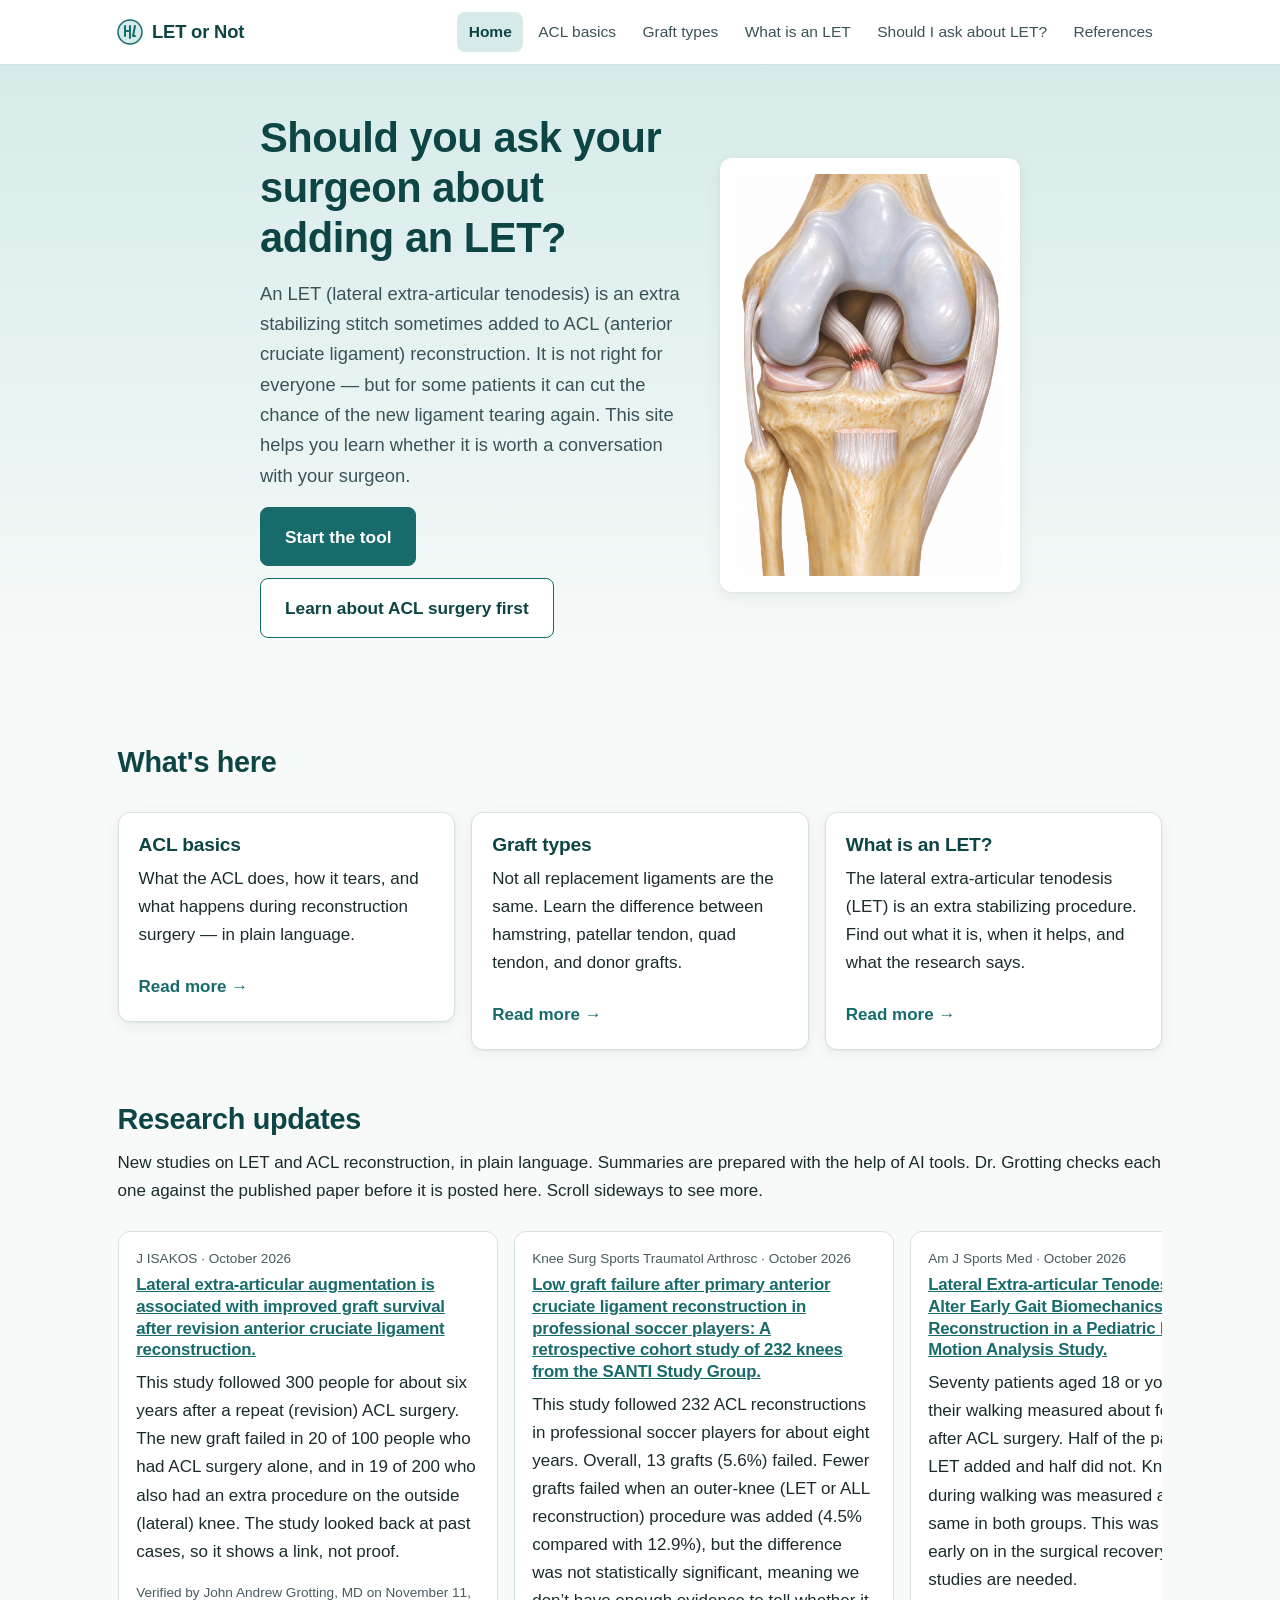
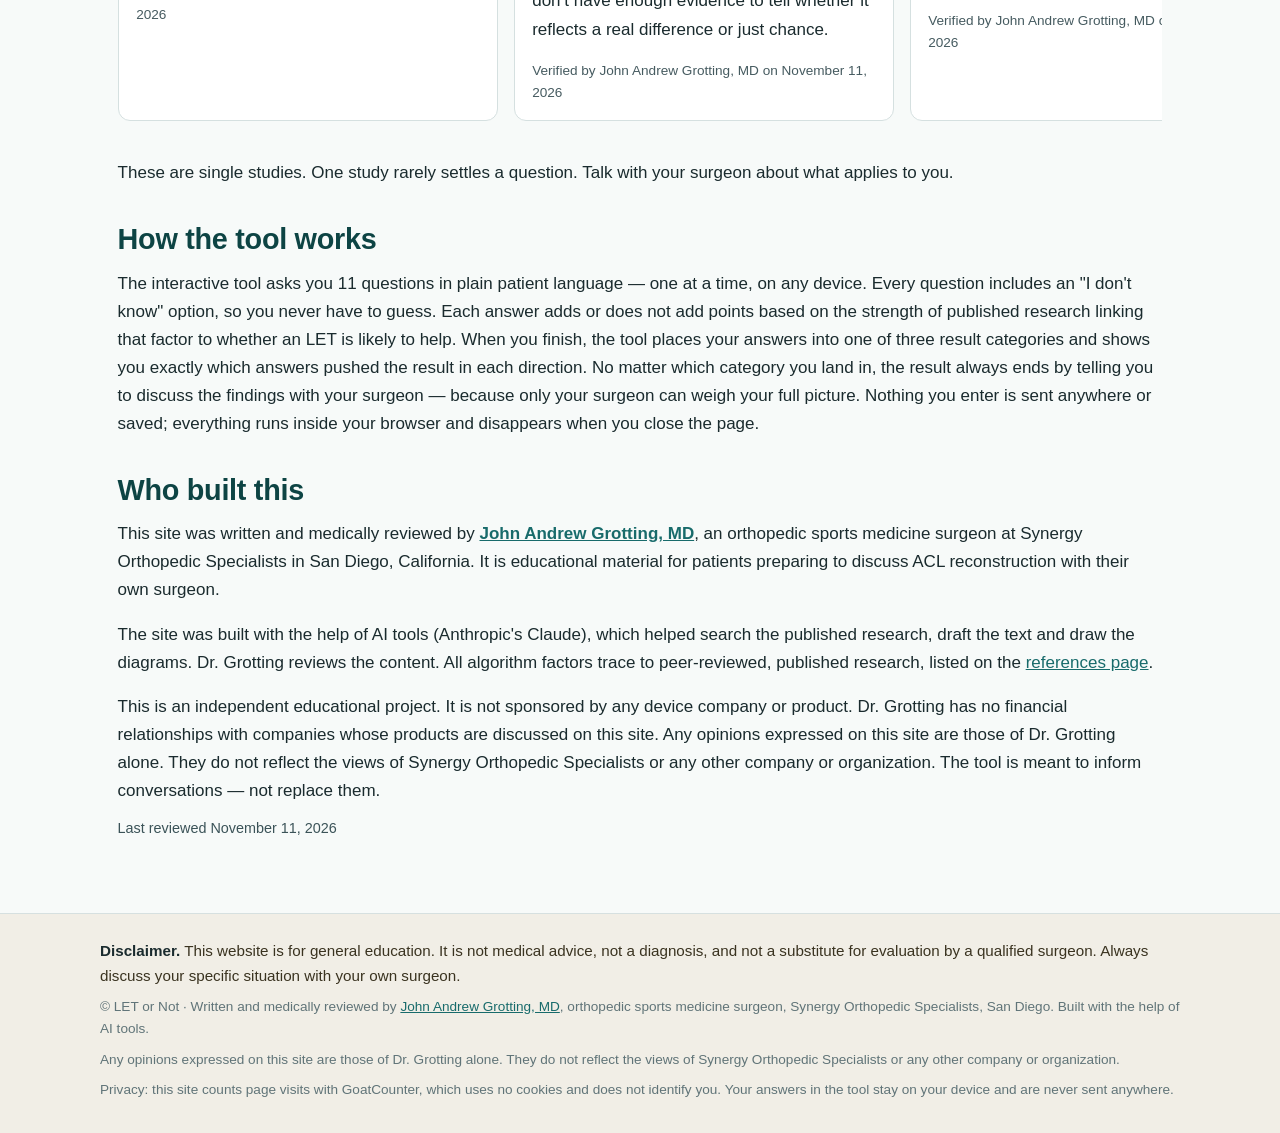
==== commit 6c420926: "Link author name to his practice site and add an opinions disclaimer Co-Authored-By: Claude Fable 5." ====
--- a/index.html
+++ b/index.html
@@ -27,6 +27,7 @@
   "author": {
     "@type": "Person",
     "name": "John Andrew Grotting",
+    "url": "https://www.sandiegoshouldersurgeon.com",
     "honorificSuffix": "MD",
     "jobTitle": "Orthopedic sports medicine surgeon",
     "worksFor": {
@@ -43,6 +44,7 @@
   "reviewedBy": {
     "@type": "Person",
     "name": "John Andrew Grotting",
+    "url": "https://www.sandiegoshouldersurgeon.com",
     "honorificSuffix": "MD",
     "jobTitle": "Orthopedic sports medicine surgeon",
     "worksFor": {
@@ -179,9 +181,9 @@
 
     <section aria-labelledby="who-built-heading">
       <h2 id="who-built-heading">Who built this</h2>
-      <p>This site was written and medically reviewed by <strong>John Andrew Grotting, MD</strong>, an orthopedic sports medicine surgeon at Synergy Orthopedic Specialists in San Diego, California. It is educational material for patients preparing to discuss ACL reconstruction with their own surgeon.</p>
+      <p>This site was written and medically reviewed by <strong><a href="https://www.sandiegoshouldersurgeon.com" target="_blank" rel="noopener">John Andrew Grotting, MD</a></strong>, an orthopedic sports medicine surgeon at Synergy Orthopedic Specialists in San Diego, California. It is educational material for patients preparing to discuss ACL reconstruction with their own surgeon.</p>
       <p>The site was built with the help of AI tools (Anthropic's Claude), which helped search the published research, draft the text and draw the diagrams. Dr. Grotting reviews the content. All algorithm factors trace to peer-reviewed, published research, listed on the <a href="references.html">references page</a>.</p>
-      <p>This is an independent educational project. It is not sponsored by any device company or product. Dr. Grotting has no financial relationships with companies whose products are discussed on this site. The tool is meant to inform conversations — not replace them.</p>
+      <p>This is an independent educational project. It is not sponsored by any device company or product. Dr. Grotting has no financial relationships with companies whose products are discussed on this site. Any opinions expressed on this site are those of Dr. Grotting alone. They do not reflect the views of Synergy Orthopedic Specialists or any other company or organization. The tool is meant to inform conversations — not replace them.</p>
       <p class="byline">Last reviewed <time datetime="2026-11-11">November 11, 2026</time></p>
     </section>
   </main>
@@ -189,7 +191,8 @@
   <footer class="site-footer">
     <div class="wrap">
       <p><strong>Disclaimer.</strong> This website is for general education. It is not medical advice, not a diagnosis, and not a substitute for evaluation by a qualified surgeon. Always discuss your specific situation with your own surgeon.</p>
-      <p class="small">&copy; LET or Not &middot; Written and medically reviewed by John Andrew Grotting, MD, orthopedic sports medicine surgeon, Synergy Orthopedic Specialists, San Diego. Built with the help of AI tools.</p>
+      <p class="small">&copy; LET or Not &middot; Written and medically reviewed by <a href="https://www.sandiegoshouldersurgeon.com" target="_blank" rel="noopener">John Andrew Grotting, MD</a>, orthopedic sports medicine surgeon, Synergy Orthopedic Specialists, San Diego. Built with the help of AI tools.</p>
+      <p class="small">Any opinions expressed on this site are those of Dr. Grotting alone. They do not reflect the views of Synergy Orthopedic Specialists or any other company or organization.</p>
       <p class="small">Privacy: this site counts page visits with GoatCounter, which uses no cookies and does not identify you. Your answers in the tool stay on your device and are never sent anywhere.</p>
     </div>
   </footer>
